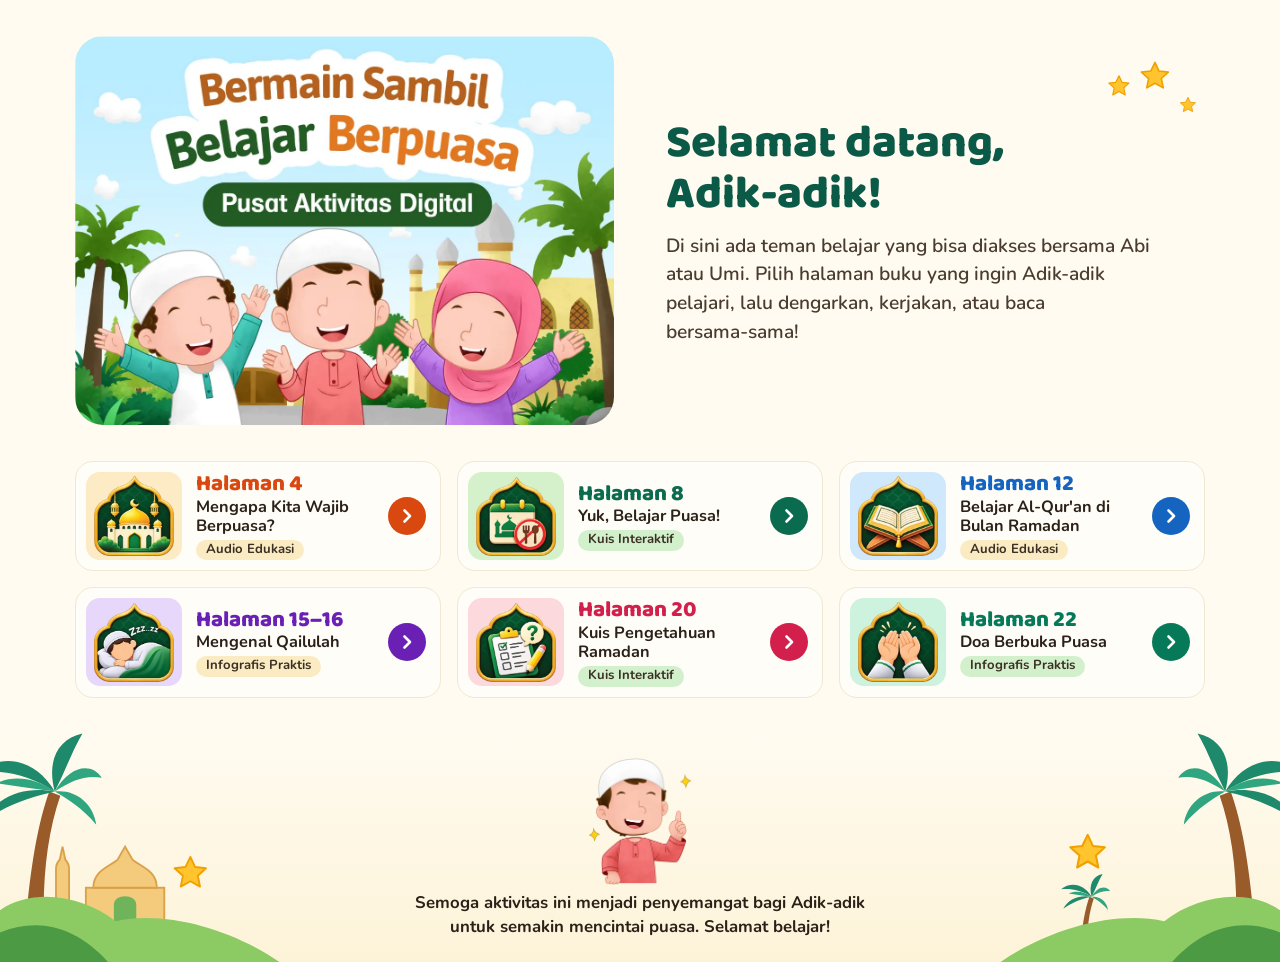
==== index.html @ 9d2adeb8 "update halaman utama jadi index" ====
<!doctype html>
<html lang="id">
<head>
<meta charset="utf-8">
<meta name="viewport" content="width=device-width, initial-scale=1, viewport-fit=cover">
<title>Pusat Aktivitas Digital | Bermain Sambil Belajar Berpuasa</title>
<meta name="description" content="Pusat aktivitas digital pendamping buku Bermain Sambil Belajar Berpuasa: audio, kuis, dan infografis untuk Adik-adik.">
<meta name="theme-color" content="#CFE9F5">
<meta property="og:type" content="website">
<meta property="og:locale" content="id_ID">
<meta property="og:title" content="Pusat Aktivitas Digital | Bermain Sambil Belajar Berpuasa">
<meta property="og:description" content="Pusat aktivitas digital pendamping buku Bermain Sambil Belajar Berpuasa: audio, kuis, dan infografis untuk Adik-adik.">
<link rel="icon" href="data:image/svg+xml,%3Csvg xmlns='http://www.w3.org/2000/svg' viewBox='0 0 24 24'%3E%3Cpath d='M12 1.8l3 6.5 7 .8-5.2 4.8 1.4 7-6.2-3.5-6.2 3.5 1.4-7L1.8 9.1l7-.8z' fill='%23FFC42E' stroke='%23F0A000' stroke-width='1.2' stroke-linejoin='round'/%3E%3C/svg%3E">
<link rel="preconnect" href="https://fonts.googleapis.com">
<link rel="preconnect" href="https://fonts.gstatic.com" crossorigin>
<link href="https://fonts.googleapis.com/css2?family=Baloo+2:wght@700;800&family=Nunito:wght@600;700;800&display=swap" rel="stylesheet">
<style>
  :root {
    --cream: #FFFBF0;
    --card: #FFFDF8;
    --ink: #2B2118;
    --ink-soft: #4A3D30;
    --green-deep: #0B5A47;
    --line: #F1E8D3;
    --display: "Baloo 2", "Trebuchet MS", system-ui, sans-serif;
    --body: "Nunito", "Segoe UI", system-ui, sans-serif;
  }

  * { box-sizing: border-box; }

  html { -webkit-text-size-adjust: 100%; }

  body {
    margin: 0;
    background: var(--cream);
    color: var(--ink);
    font-family: var(--body);
    font-weight: 600;
    line-height: 1.4;
  }

  .app {
    position: relative;
    width: 100%;
    min-height: 100vh;
    min-height: 100dvh;
    overflow: hidden;
    background: var(--cream);
  }

  .sr-only {
    position: absolute;
    width: 1px;
    height: 1px;
    margin: -1px;
    overflow: hidden;
    clip-path: inset(50%);
    white-space: nowrap;
  }

  /* Ilustrasi utama */
  .hero { display: block; }

  .hero img {
    display: block;
    width: 100%;
    height: auto;
    aspect-ratio: 1200 / 866;
    object-fit: cover;
  }


  /* Pesan sambutan */
  .welcome {
    position: relative;
    z-index: 1;
    margin-top: -3px;
    padding: 0 40px 18px;
    background: var(--cream);
    text-align: center;
  }

  .cloud-edge {
    position: absolute;
    top: -20px;
    left: 0;
    display: block;
    width: 100%;
    height: 22px;
    color: var(--cream);
  }

  .welcome h2 {
    margin: 0 0 4px;
    padding-top: 4px;
    color: var(--green-deep);
    font-family: var(--display);
    font-size: clamp(1.45rem, 6.2vw, 1.75rem);
    font-weight: 800;
    line-height: 1.15;
  }

  .welcome p {
    margin: 0 auto;
    max-width: 34ch;
    color: var(--ink-soft);
    font-size: 0.95rem;
    line-height: 1.38;
  }

  .welcome .star { position: absolute; }
  .welcome .star-a { left: 11px; top: 62px; width: 24px; }
  .welcome .star-b { right: 10px; top: 58px; width: 26px; }
  .welcome .star-c { right: 22px; top: 96px; width: 17px; }

  .nowrap { white-space: nowrap; }

  /* Daftar halaman buku */
  .pages {
    position: relative;
    z-index: 1;
    display: grid;
    gap: 9px;
    margin: 0;
    padding: 0 14px 12px;
    list-style: none;
  }

  .page-link {
    display: grid;
    grid-template-columns: 88px minmax(0, 1fr) 38px;
    gap: 14px;
    align-items: center;
    min-height: 92px;
    padding: 7px 12px 7px 8px;
    border: 1px solid var(--line);
    border-radius: 18px;
    background: var(--card);
    color: inherit;
    text-decoration: none;
    transition: transform 120ms ease, border-color 120ms ease;
  }

  .page-link:hover { border-color: var(--accent); }
  .page-link:active { transform: scale(0.98); }

  .page-link:focus-visible {
    outline: 3px solid var(--accent);
    outline-offset: 2px;
  }

  .tile {
    display: grid;
    place-items: center;
    width: 88px;
    height: 76px;
    border-radius: 14px;
    background: var(--tile);
  }

  .tile img { display: block; width: 70px; height: 70px; object-fit: contain; }

  .page-info { min-width: 0; }

  .page-number {
    display: block;
    color: var(--accent);
    font-family: var(--display);
    font-size: 1.28rem;
    font-weight: 800;
    line-height: 1.1;
  }

  .page-title {
    display: block;
    margin-top: 1px;
    color: var(--ink);
    font-size: 0.96rem;
    font-weight: 700;
    line-height: 1.16;
  }

  .chip {
    display: inline-block;
    margin-top: 4px;
    padding: 1px 10px 2px;
    border-radius: 999px;
    background: var(--chip);
    color: #3B3024;
    font-size: 0.78rem;
    font-weight: 700;
    line-height: 1.35;
  }

  .chip-sand { --chip: #FBEBC3; }
  .chip-mint { --chip: #D3F0CC; }

  .go {
    display: grid;
    place-items: center;
    width: 34px;
    height: 34px;
    justify-self: end;
    border-radius: 50%;
    background: var(--accent);
    color: #fff;
  }

  .go svg { width: 16px; height: 16px; }

  .p-orange { --accent: #D9480F; --tile: #FCEBC4; }
  .p-green  { --accent: #0B6B4F; --tile: #D5F1CB; }
  .p-blue   { --accent: #1565C0; --tile: #CFE8FB; }
  .p-purple { --accent: #6A1FB5; --tile: #E7D8FB; }
  .p-pink   { --accent: #D21F4C; --tile: #FCD9DD; }
  .p-mint   { --accent: #067A58; --tile: #CDF2DD; }

  /* Pesan penutup */
  .closing {
    position: relative;
    padding: 16px 58px 82px;
    background: linear-gradient(#FFFBF0, #FDF3D8);
    text-align: center;
  }

  .closing-kid {
    position: relative;
    z-index: 1;
    display: block;
    width: 104px;
    height: auto;
    margin: 0 auto 6px;
  }

  .closing p {
    position: relative;
    z-index: 1;
    margin: 0;
    color: var(--ink);
    font-size: 0.86rem;
    font-weight: 700;
    line-height: 1.32;
  }

  .scene {
    position: absolute;
    bottom: 0;
    display: block;
    width: 150px;
    height: 132px;
  }

  .scene-left { left: 0; }
  .scene-right { right: 0; }

  /* Tablet dan desktop */
  @media (min-width: 720px) {
    .app {
      display: grid;
      grid-template-columns:
        minmax(24px, 1fr)
        minmax(0, 580px)
        minmax(0, 580px)
        minmax(24px, 1fr);
      grid-template-rows: auto auto 1fr;
      column-gap: clamp(24px, 4vw, 56px);
      row-gap: clamp(24px, 3vw, 36px);
      padding-top: clamp(24px, 3vw, 36px);
    }

    .hero { grid-column: 2; grid-row: 1; }

    .hero img { border-radius: 28px; }

    .welcome {
      grid-column: 3;
      grid-row: 1;
      align-self: center;
      margin-top: 0;
      padding: 24px 0;
      background: none;
      text-align: left;
    }

    .cloud-edge { display: none; }

    .welcome h2 {
      margin-bottom: 12px;
      font-size: clamp(2rem, 3.6vw, 3rem);
      line-height: 1.1;
    }

    .welcome p {
      margin: 0;
      max-width: 42ch;
      font-size: clamp(1rem, 1.5vw, 1.2rem);
      line-height: 1.5;
    }

    .welcome .star-a { left: auto; right: 74px; top: -16px; width: 24px; }
    .welcome .star-b { right: 34px; top: -30px; width: 32px; }
    .welcome .star-c { right: 8px; top: 6px; width: 18px; }

    .pages {
      grid-column: 2 / 4;
      grid-row: 2;
      grid-template-columns: repeat(2, minmax(0, 1fr));
      grid-auto-rows: 1fr;
      gap: 16px;
      padding: 0;
    }

    .page-link {
      height: 100%;
      grid-template-columns: 96px minmax(0, 1fr) 38px;
      padding: 10px 14px 10px 10px;
    }

    .tile { width: 96px; height: 88px; }
    .tile img { width: 80px; height: 80px; }
    .page-number { font-size: 1.4rem; }
    .page-title { font-size: 1.02rem; }
    .chip { font-size: 0.82rem; }
    .go { width: 38px; height: 38px; }

    .closing {
      grid-column: 1 / -1;
      grid-row: 3;
      display: grid;
      place-items: center;
      align-self: end;
      min-height: clamp(150px, 17vw, 240px);
      padding: 24px clamp(170px, 24vw, 340px);
    }

    .closing p { max-width: 46ch; font-size: 1.05rem; line-height: 1.4; }

    .scene {
      width: clamp(170px, 22vw, 280px);
      height: auto;
      aspect-ratio: 150 / 132;
    }
  }

  @media (min-width: 720px) and (max-width: 899px) {
    .welcome .star-a { display: none; }
    .welcome .star-b { right: 26px; top: 0; width: 26px; }
    .welcome .star-c { right: 4px; top: 30px; width: 16px; }
  }

  @media (min-width: 1080px) {
    .pages { grid-template-columns: repeat(3, minmax(0, 1fr)); }
  }

  @media (max-width: 359px) {
    .welcome { padding-inline: 32px; }
    .page-link { grid-template-columns: 72px minmax(0, 1fr) 34px; gap: 10px; }
    .tile { width: 72px; height: 68px; }
    .tile img { width: 60px; height: 60px; }
    .welcome .star-a, .welcome .star-b { width: 19px; }
    .welcome .star-a { left: 7px; }
    .welcome .star-b { right: 7px; }
    .welcome .star-c { display: none; }
    .closing { padding-inline: 48px; }
    .scene { width: 120px; height: 106px; }
  }

  @media (prefers-reduced-motion: reduce) {
    .page-link { transition: none; }
    .page-link:active { transform: none; }
  }
</style>
</head>
<body>

<svg width="0" height="0" style="position:absolute" aria-hidden="true">
  <defs>
    <symbol id="star" viewBox="0 0 24 24">
      <path d="M12 1.8l3 6.5 7 .8-5.2 4.8 1.4 7-6.2-3.5-6.2 3.5 1.4-7L1.8 9.100l7-.8z" fill="#FFC42E" stroke="#F0A000" stroke-width="1.2" stroke-linejoin="round"/>
    </symbol>
    <symbol id="chevron" viewBox="0 0 16 16">
      <path d="M5.5 2.500L11 8l-5.5 5.5" fill="none" stroke="currentColor" stroke-width="2.6" stroke-linecap="round" stroke-linejoin="round"/>
    </symbol>
    <symbol id="palm" viewBox="0 0 100 130">
      <path d="M44 128 C47 96 52 66 60 44 L68 47 C60 70 56 98 56 128 Z" fill="#9A5B2A"/>
      <g fill="#1F8A6B">
        <path d="M64 44 C50 20 26 16 8 30 C26 28 46 32 64 44Z"/>
        <path d="M64 44 C44 40 22 46 12 66 C28 54 46 48 64 44Z"/>
        <path d="M64 44 C58 22 66 6 84 2 C76 16 72 28 64 44Z"/>
      </g>
      <g fill="#2FA67F">
        <path d="M64 44 C74 26 90 22 98 34 C86 32 76 36 64 44Z"/>
        <path d="M64 44 C78 42 92 52 94 68 C84 56 74 50 64 44Z"/>
        <path d="M64 44 C50 34 34 32 22 38 C36 40 50 42 64 44Z"/>
      </g>
    </symbol>
  </defs>
</svg>

<main class="app">

  <header class="hero">
    <h1 class="sr-only">Bermain Sambil Belajar Berpuasa: Pusat Aktivitas Digital</h1>
    <img src="gambar/sampul.webp" width="1200" height="866" alt="Tiga anak bersorak gembira di depan masjid, dengan judul Bermain Sambil Belajar Berpuasa dan label Pusat Aktivitas Digital.">
  </header>

  <section class="welcome" aria-labelledby="sambutan">
    <svg class="cloud-edge" viewBox="0 0 480 22" preserveAspectRatio="none" aria-hidden="true">
      <path fill="currentColor" d="M0 22V16C14 4 34 4 48 12C60 0 88 0 102 10C112 8 124 8 132 8H348C356 8 368 8 378 10C392 0 420 0 432 12C446 4 466 4 480 16V22Z"/>
    </svg>
    <svg class="star star-a" viewBox="0 0 24 24" aria-hidden="true"><use href="#star"/></svg>
    <svg class="star star-b" viewBox="0 0 24 24" aria-hidden="true"><use href="#star"/></svg>
    <svg class="star star-c" viewBox="0 0 24 24" aria-hidden="true"><use href="#star"/></svg>
    <h2 id="sambutan">Selamat datang, <span class="nowrap">Adik-adik!</span></h2>
    <p>Di sini ada teman belajar yang bisa diakses bersama Abi atau Umi. Pilih halaman buku yang ingin Adik-adik pelajari, lalu dengarkan, kerjakan, atau baca <span class="nowrap">bersama-sama!</span></p>
  </section>

  <ul class="pages">

    <li class="p-orange">
      <a class="page-link" href="halaman-4.html">
        <span class="tile"><img src="gambar/ikon-halaman-4.webp" width="240" height="240" alt=""></span>
        <span class="page-info">
          <span class="page-number">Halaman 4</span>
          <span class="page-title">Mengapa Kita Wajib Berpuasa?</span>
          <span class="chip chip-sand">Audio Edukasi</span>
        </span>
        <span class="go" aria-hidden="true"><svg viewBox="0 0 16 16"><use href="#chevron"/></svg></span>
      </a>
    </li>

    <li class="p-green">
      <a class="page-link" href="halaman-8.html">
        <span class="tile"><img src="gambar/ikon-halaman-8.webp" width="240" height="240" alt=""></span>
        <span class="page-info">
          <span class="page-number">Halaman 8</span>
          <span class="page-title">Yuk, Belajar Puasa!</span>
          <span class="chip chip-mint">Kuis Interaktif</span>
        </span>
        <span class="go" aria-hidden="true"><svg viewBox="0 0 16 16"><use href="#chevron"/></svg></span>
      </a>
    </li>

    <li class="p-blue">
      <a class="page-link" href="halaman-12.html">
        <span class="tile"><img src="gambar/ikon-halaman-12.webp" width="240" height="240" alt=""></span>
        <span class="page-info">
          <span class="page-number">Halaman 12</span>
          <span class="page-title">Belajar Al-Qur'an di Bulan Ramadan</span>
          <span class="chip chip-sand">Audio Edukasi</span>
        </span>
        <span class="go" aria-hidden="true"><svg viewBox="0 0 16 16"><use href="#chevron"/></svg></span>
      </a>
    </li>

    <li class="p-purple">
      <a class="page-link" href="halaman-15-16.html">
        <span class="tile"><img src="gambar/ikon-halaman-15-16.webp" width="240" height="240" alt=""></span>
        <span class="page-info">
          <span class="page-number nowrap">Halaman 15&ndash;16</span>
          <span class="page-title">Mengenal Qailulah</span>
          <span class="chip chip-sand">Infografis Praktis</span>
        </span>
        <span class="go" aria-hidden="true"><svg viewBox="0 0 16 16"><use href="#chevron"/></svg></span>
      </a>
    </li>

    <li class="p-pink">
      <a class="page-link" href="halaman-20.html">
        <span class="tile"><img src="gambar/ikon-halaman-20.webp" width="240" height="240" alt=""></span>
        <span class="page-info">
          <span class="page-number">Halaman 20</span>
          <span class="page-title">Kuis Pengetahuan Ramadan</span>
          <span class="chip chip-mint">Kuis Interaktif</span>
        </span>
        <span class="go" aria-hidden="true"><svg viewBox="0 0 16 16"><use href="#chevron"/></svg></span>
      </a>
    </li>

    <li class="p-mint">
      <a class="page-link" href="halaman-22.html">
        <span class="tile"><img src="gambar/ikon-halaman-22.webp" width="240" height="240" alt=""></span>
        <span class="page-info">
          <span class="page-number">Halaman 22</span>
          <span class="page-title">Doa Berbuka Puasa</span>
          <span class="chip chip-mint">Infografis Praktis</span>
        </span>
        <span class="go" aria-hidden="true"><svg viewBox="0 0 16 16"><use href="#chevron"/></svg></span>
      </a>
    </li>

  </ul>

  <footer class="closing">
    <svg class="scene scene-left" viewBox="0 0 150 132" aria-hidden="true">
      <use href="#palm" x="-18" y="6" width="74" height="100"/>
      <g fill="#F4CB7D" stroke="#D9A24A" stroke-width="1">
        <path d="M30 108V82c0-2 1-4 2-5l1.5-7 1.5 7c1 1 2 3 2 5v26z"/>
        <rect x="46" y="92" width="42" height="18"/>
        <path d="M50 92c0-9 8-11 13-15l4-7 4 7c5 4 13 6 13 15z"/>
      </g>
      <path d="M61 110v-9c0-6 12-6 12 0v9z" fill="#6FB35A"/>
      <path d="M0 132V104c18-12 44-8 62 6 26-6 62 4 88 22z" fill="#8CCB63"/>
      <path d="M0 132v-16c20-8 40-4 58 16z" fill="#4C9A44"/>
      <use href="#star" x="92" y="74" width="20" height="20"/>
    </svg>
    <svg class="scene scene-right" viewBox="0 0 150 132" aria-hidden="true">
      <g transform="translate(150 0) scale(-1 1)"><use href="#palm" x="-18" y="6" width="74" height="100"/></g>
      <use href="#palm" x="30" y="84" width="30" height="38"/>
      <path d="M150 132V104c-18-12-44-8-62 6-26-6-62 4-88 22z" fill="#8CCB63"/>
      <path d="M150 132v-16c-20-8-40-4-58 16z" fill="#4C9A44"/>
      <use href="#star" x="36" y="62" width="22" height="22"/>
    </svg>
    <img class="closing-kid" src="assets/maskot.webp" width="420" height="515" alt="">
    <p>Semoga aktivitas ini menjadi penyemangat bagi <span class="nowrap">Adik-adik</span> untuk semakin mencintai puasa. Selamat belajar!</p>
  </footer>

</main>

</body>
</html>
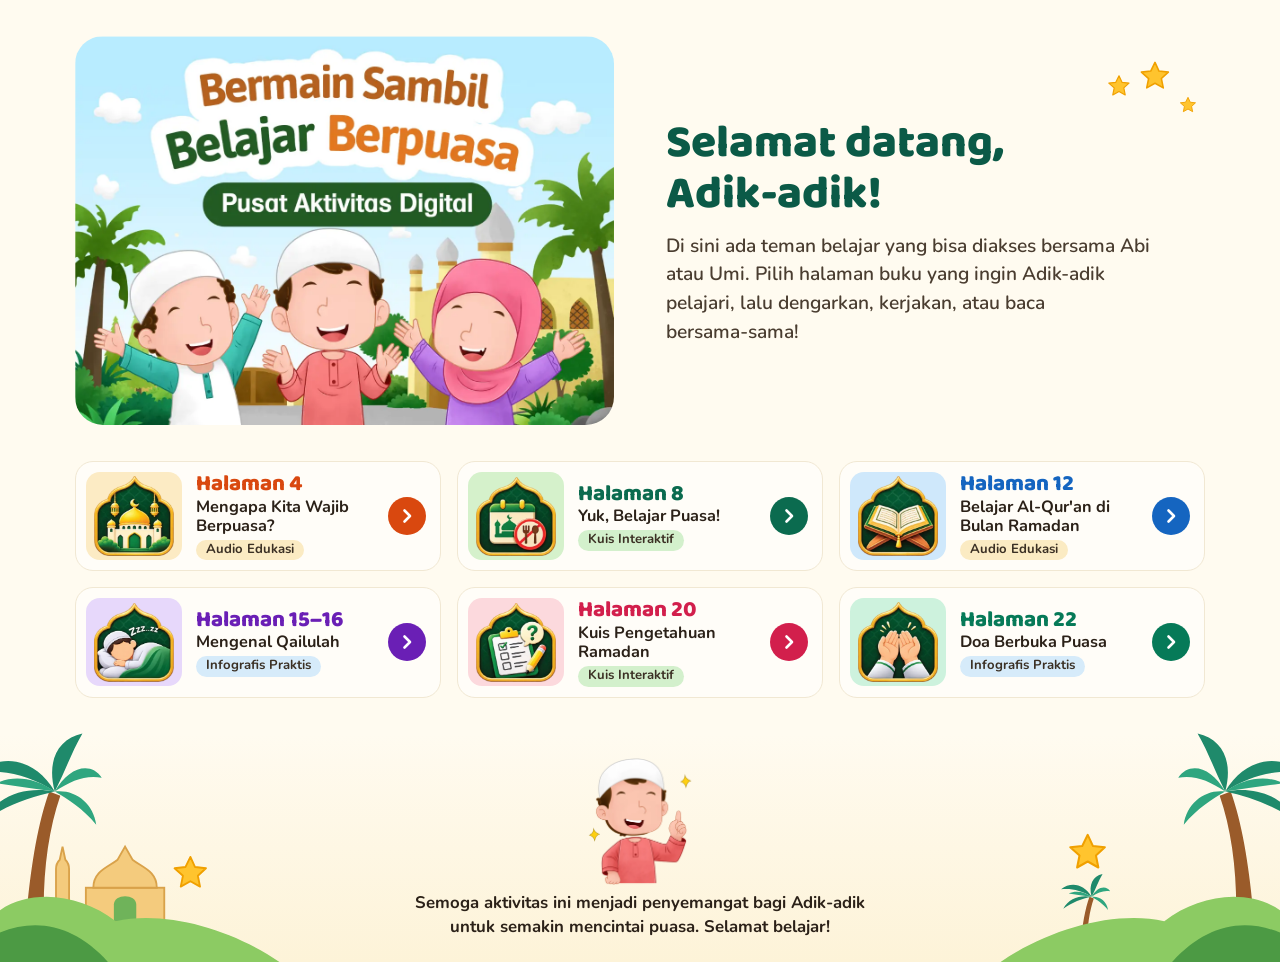
==== commit 9fc915a4: "update halaman 8 halaman 1516 halaman 20 dan file index, lalu ativitas, isi kuisnya juga sudah berub" ====
--- a/index.html
+++ b/index.html
@@ -1,521 +1,788 @@
 <!doctype html>
 <html lang="id">
-<head>
-<meta charset="utf-8">
-<meta name="viewport" content="width=device-width, initial-scale=1, viewport-fit=cover">
-<title>Pusat Aktivitas Digital | Bermain Sambil Belajar Berpuasa</title>
-<meta name="description" content="Pusat aktivitas digital pendamping buku Bermain Sambil Belajar Berpuasa: audio, kuis, dan infografis untuk Adik-adik.">
-<meta name="theme-color" content="#CFE9F5">
-<meta property="og:type" content="website">
-<meta property="og:locale" content="id_ID">
-<meta property="og:title" content="Pusat Aktivitas Digital | Bermain Sambil Belajar Berpuasa">
-<meta property="og:description" content="Pusat aktivitas digital pendamping buku Bermain Sambil Belajar Berpuasa: audio, kuis, dan infografis untuk Adik-adik.">
-<link rel="icon" href="data:image/svg+xml,%3Csvg xmlns='http://www.w3.org/2000/svg' viewBox='0 0 24 24'%3E%3Cpath d='M12 1.8l3 6.5 7 .8-5.2 4.8 1.4 7-6.2-3.5-6.2 3.5 1.4-7L1.8 9.1l7-.8z' fill='%23FFC42E' stroke='%23F0A000' stroke-width='1.2' stroke-linejoin='round'/%3E%3C/svg%3E">
-<link rel="preconnect" href="https://fonts.googleapis.com">
-<link rel="preconnect" href="https://fonts.gstatic.com" crossorigin>
-<link href="https://fonts.googleapis.com/css2?family=Baloo+2:wght@700;800&family=Nunito:wght@600;700;800&display=swap" rel="stylesheet">
-<style>
-  :root {
-    --cream: #FFFBF0;
-    --card: #FFFDF8;
-    --ink: #2B2118;
-    --ink-soft: #4A3D30;
-    --green-deep: #0B5A47;
-    --line: #F1E8D3;
-    --display: "Baloo 2", "Trebuchet MS", system-ui, sans-serif;
-    --body: "Nunito", "Segoe UI", system-ui, sans-serif;
-  }
-
-  * { box-sizing: border-box; }
-
-  html { -webkit-text-size-adjust: 100%; }
-
-  body {
-    margin: 0;
-    background: var(--cream);
-    color: var(--ink);
-    font-family: var(--body);
-    font-weight: 600;
-    line-height: 1.4;
-  }
-
-  .app {
-    position: relative;
-    width: 100%;
-    min-height: 100vh;
-    min-height: 100dvh;
-    overflow: hidden;
-    background: var(--cream);
-  }
-
-  .sr-only {
-    position: absolute;
-    width: 1px;
-    height: 1px;
-    margin: -1px;
-    overflow: hidden;
-    clip-path: inset(50%);
-    white-space: nowrap;
-  }
-
-  /* Ilustrasi utama */
-  .hero { display: block; }
-
-  .hero img {
-    display: block;
-    width: 100%;
-    height: auto;
-    aspect-ratio: 1200 / 866;
-    object-fit: cover;
-  }
-
-
-  /* Pesan sambutan */
-  .welcome {
-    position: relative;
-    z-index: 1;
-    margin-top: -3px;
-    padding: 0 40px 18px;
-    background: var(--cream);
-    text-align: center;
-  }
-
-  .cloud-edge {
-    position: absolute;
-    top: -20px;
-    left: 0;
-    display: block;
-    width: 100%;
-    height: 22px;
-    color: var(--cream);
-  }
-
-  .welcome h2 {
-    margin: 0 0 4px;
-    padding-top: 4px;
-    color: var(--green-deep);
-    font-family: var(--display);
-    font-size: clamp(1.45rem, 6.2vw, 1.75rem);
-    font-weight: 800;
-    line-height: 1.15;
-  }
-
-  .welcome p {
-    margin: 0 auto;
-    max-width: 34ch;
-    color: var(--ink-soft);
-    font-size: 0.95rem;
-    line-height: 1.38;
-  }
-
-  .welcome .star { position: absolute; }
-  .welcome .star-a { left: 11px; top: 62px; width: 24px; }
-  .welcome .star-b { right: 10px; top: 58px; width: 26px; }
-  .welcome .star-c { right: 22px; top: 96px; width: 17px; }
-
-  .nowrap { white-space: nowrap; }
-
-  /* Daftar halaman buku */
-  .pages {
-    position: relative;
-    z-index: 1;
-    display: grid;
-    gap: 9px;
-    margin: 0;
-    padding: 0 14px 12px;
-    list-style: none;
-  }
-
-  .page-link {
-    display: grid;
-    grid-template-columns: 88px minmax(0, 1fr) 38px;
-    gap: 14px;
-    align-items: center;
-    min-height: 92px;
-    padding: 7px 12px 7px 8px;
-    border: 1px solid var(--line);
-    border-radius: 18px;
-    background: var(--card);
-    color: inherit;
-    text-decoration: none;
-    transition: transform 120ms ease, border-color 120ms ease;
-  }
-
-  .page-link:hover { border-color: var(--accent); }
-  .page-link:active { transform: scale(0.98); }
-
-  .page-link:focus-visible {
-    outline: 3px solid var(--accent);
-    outline-offset: 2px;
-  }
-
-  .tile {
-    display: grid;
-    place-items: center;
-    width: 88px;
-    height: 76px;
-    border-radius: 14px;
-    background: var(--tile);
-  }
-
-  .tile img { display: block; width: 70px; height: 70px; object-fit: contain; }
-
-  .page-info { min-width: 0; }
-
-  .page-number {
-    display: block;
-    color: var(--accent);
-    font-family: var(--display);
-    font-size: 1.28rem;
-    font-weight: 800;
-    line-height: 1.1;
-  }
-
-  .page-title {
-    display: block;
-    margin-top: 1px;
-    color: var(--ink);
-    font-size: 0.96rem;
-    font-weight: 700;
-    line-height: 1.16;
-  }
-
-  .chip {
-    display: inline-block;
-    margin-top: 4px;
-    padding: 1px 10px 2px;
-    border-radius: 999px;
-    background: var(--chip);
-    color: #3B3024;
-    font-size: 0.78rem;
-    font-weight: 700;
-    line-height: 1.35;
-  }
-
-  .chip-sand { --chip: #FBEBC3; }
-  .chip-mint { --chip: #D3F0CC; }
-
-  .go {
-    display: grid;
-    place-items: center;
-    width: 34px;
-    height: 34px;
-    justify-self: end;
-    border-radius: 50%;
-    background: var(--accent);
-    color: #fff;
-  }
-
-  .go svg { width: 16px; height: 16px; }
-
-  .p-orange { --accent: #D9480F; --tile: #FCEBC4; }
-  .p-green  { --accent: #0B6B4F; --tile: #D5F1CB; }
-  .p-blue   { --accent: #1565C0; --tile: #CFE8FB; }
-  .p-purple { --accent: #6A1FB5; --tile: #E7D8FB; }
-  .p-pink   { --accent: #D21F4C; --tile: #FCD9DD; }
-  .p-mint   { --accent: #067A58; --tile: #CDF2DD; }
-
-  /* Pesan penutup */
-  .closing {
-    position: relative;
-    padding: 16px 58px 82px;
-    background: linear-gradient(#FFFBF0, #FDF3D8);
-    text-align: center;
-  }
-
-  .closing-kid {
-    position: relative;
-    z-index: 1;
-    display: block;
-    width: 104px;
-    height: auto;
-    margin: 0 auto 6px;
-  }
-
-  .closing p {
-    position: relative;
-    z-index: 1;
-    margin: 0;
-    color: var(--ink);
-    font-size: 0.86rem;
-    font-weight: 700;
-    line-height: 1.32;
-  }
-
-  .scene {
-    position: absolute;
-    bottom: 0;
-    display: block;
-    width: 150px;
-    height: 132px;
-  }
-
-  .scene-left { left: 0; }
-  .scene-right { right: 0; }
-
-  /* Tablet dan desktop */
-  @media (min-width: 720px) {
-    .app {
-      display: grid;
-      grid-template-columns:
-        minmax(24px, 1fr)
-        minmax(0, 580px)
-        minmax(0, 580px)
-        minmax(24px, 1fr);
-      grid-template-rows: auto auto 1fr;
-      column-gap: clamp(24px, 4vw, 56px);
-      row-gap: clamp(24px, 3vw, 36px);
-      padding-top: clamp(24px, 3vw, 36px);
-    }
-
-    .hero { grid-column: 2; grid-row: 1; }
-
-    .hero img { border-radius: 28px; }
-
-    .welcome {
-      grid-column: 3;
-      grid-row: 1;
-      align-self: center;
-      margin-top: 0;
-      padding: 24px 0;
-      background: none;
-      text-align: left;
-    }
-
-    .cloud-edge { display: none; }
-
-    .welcome h2 {
-      margin-bottom: 12px;
-      font-size: clamp(2rem, 3.6vw, 3rem);
-      line-height: 1.1;
-    }
-
-    .welcome p {
-      margin: 0;
-      max-width: 42ch;
-      font-size: clamp(1rem, 1.5vw, 1.2rem);
-      line-height: 1.5;
-    }
-
-    .welcome .star-a { left: auto; right: 74px; top: -16px; width: 24px; }
-    .welcome .star-b { right: 34px; top: -30px; width: 32px; }
-    .welcome .star-c { right: 8px; top: 6px; width: 18px; }
-
-    .pages {
-      grid-column: 2 / 4;
-      grid-row: 2;
-      grid-template-columns: repeat(2, minmax(0, 1fr));
-      grid-auto-rows: 1fr;
-      gap: 16px;
-      padding: 0;
-    }
-
-    .page-link {
-      height: 100%;
-      grid-template-columns: 96px minmax(0, 1fr) 38px;
-      padding: 10px 14px 10px 10px;
-    }
-
-    .tile { width: 96px; height: 88px; }
-    .tile img { width: 80px; height: 80px; }
-    .page-number { font-size: 1.4rem; }
-    .page-title { font-size: 1.02rem; }
-    .chip { font-size: 0.82rem; }
-    .go { width: 38px; height: 38px; }
-
-    .closing {
-      grid-column: 1 / -1;
-      grid-row: 3;
-      display: grid;
-      place-items: center;
-      align-self: end;
-      min-height: clamp(150px, 17vw, 240px);
-      padding: 24px clamp(170px, 24vw, 340px);
-    }
-
-    .closing p { max-width: 46ch; font-size: 1.05rem; line-height: 1.4; }
-
-    .scene {
-      width: clamp(170px, 22vw, 280px);
-      height: auto;
-      aspect-ratio: 150 / 132;
-    }
-  }
-
-  @media (min-width: 720px) and (max-width: 899px) {
-    .welcome .star-a { display: none; }
-    .welcome .star-b { right: 26px; top: 0; width: 26px; }
-    .welcome .star-c { right: 4px; top: 30px; width: 16px; }
-  }
-
-  @media (min-width: 1080px) {
-    .pages { grid-template-columns: repeat(3, minmax(0, 1fr)); }
-  }
-
-  @media (max-width: 359px) {
-    .welcome { padding-inline: 32px; }
-    .page-link { grid-template-columns: 72px minmax(0, 1fr) 34px; gap: 10px; }
-    .tile { width: 72px; height: 68px; }
-    .tile img { width: 60px; height: 60px; }
-    .welcome .star-a, .welcome .star-b { width: 19px; }
-    .welcome .star-a { left: 7px; }
-    .welcome .star-b { right: 7px; }
-    .welcome .star-c { display: none; }
-    .closing { padding-inline: 48px; }
-    .scene { width: 120px; height: 106px; }
-  }
-
-  @media (prefers-reduced-motion: reduce) {
-    .page-link { transition: none; }
-    .page-link:active { transform: none; }
-  }
-</style>
-</head>
-<body>
-
-<svg width="0" height="0" style="position:absolute" aria-hidden="true">
-  <defs>
-    <symbol id="star" viewBox="0 0 24 24">
-      <path d="M12 1.8l3 6.5 7 .8-5.2 4.8 1.4 7-6.2-3.5-6.2 3.5 1.4-7L1.8 9.100l7-.8z" fill="#FFC42E" stroke="#F0A000" stroke-width="1.2" stroke-linejoin="round"/>
-    </symbol>
-    <symbol id="chevron" viewBox="0 0 16 16">
-      <path d="M5.5 2.500L11 8l-5.5 5.5" fill="none" stroke="currentColor" stroke-width="2.6" stroke-linecap="round" stroke-linejoin="round"/>
-    </symbol>
-    <symbol id="palm" viewBox="0 0 100 130">
-      <path d="M44 128 C47 96 52 66 60 44 L68 47 C60 70 56 98 56 128 Z" fill="#9A5B2A"/>
-      <g fill="#1F8A6B">
-        <path d="M64 44 C50 20 26 16 8 30 C26 28 46 32 64 44Z"/>
-        <path d="M64 44 C44 40 22 46 12 66 C28 54 46 48 64 44Z"/>
-        <path d="M64 44 C58 22 66 6 84 2 C76 16 72 28 64 44Z"/>
-      </g>
-      <g fill="#2FA67F">
-        <path d="M64 44 C74 26 90 22 98 34 C86 32 76 36 64 44Z"/>
-        <path d="M64 44 C78 42 92 52 94 68 C84 56 74 50 64 44Z"/>
-        <path d="M64 44 C50 34 34 32 22 38 C36 40 50 42 64 44Z"/>
-      </g>
-    </symbol>
-  </defs>
-</svg>
-
-<main class="app">
-
-  <header class="hero">
-    <h1 class="sr-only">Bermain Sambil Belajar Berpuasa: Pusat Aktivitas Digital</h1>
-    <img src="gambar/sampul.webp" width="1200" height="866" alt="Tiga anak bersorak gembira di depan masjid, dengan judul Bermain Sambil Belajar Berpuasa dan label Pusat Aktivitas Digital.">
-  </header>
-
-  <section class="welcome" aria-labelledby="sambutan">
-    <svg class="cloud-edge" viewBox="0 0 480 22" preserveAspectRatio="none" aria-hidden="true">
-      <path fill="currentColor" d="M0 22V16C14 4 34 4 48 12C60 0 88 0 102 10C112 8 124 8 132 8H348C356 8 368 8 378 10C392 0 420 0 432 12C446 4 466 4 480 16V22Z"/>
+  <head>
+    <meta charset="utf-8" />
+    <meta
+      name="viewport"
+      content="width=device-width, initial-scale=1, viewport-fit=cover"
+    />
+    <title>Pusat Aktivitas Digital | Bermain Sambil Belajar Berpuasa</title>
+    <meta
+      name="description"
+      content="Pusat aktivitas digital pendamping buku Bermain Sambil Belajar Berpuasa: audio, kuis, dan infografis untuk Adik-adik."
+    />
+    <meta name="theme-color" content="#CFE9F5" />
+    <meta property="og:type" content="website" />
+    <meta property="og:locale" content="id_ID" />
+    <meta
+      property="og:title"
+      content="Pusat Aktivitas Digital | Bermain Sambil Belajar Berpuasa"
+    />
+    <meta
+      property="og:description"
+      content="Pusat aktivitas digital pendamping buku Bermain Sambil Belajar Berpuasa: audio, kuis, dan infografis untuk Adik-adik."
+    />
+    <link
+      rel="icon"
+      href="data:image/svg+xml,%3Csvg xmlns='http://www.w3.org/2000/svg' viewBox='0 0 24 24'%3E%3Cpath d='M12 1.8l3 6.5 7 .8-5.2 4.8 1.4 7-6.2-3.5-6.2 3.5 1.4-7L1.8 9.1l7-.8z' fill='%23FFC42E' stroke='%23F0A000' stroke-width='1.2' stroke-linejoin='round'/%3E%3C/svg%3E"
+    />
+    <link rel="preconnect" href="https://fonts.googleapis.com" />
+    <link rel="preconnect" href="https://fonts.gstatic.com" crossorigin />
+    <link
+      href="https://fonts.googleapis.com/css2?family=Baloo+2:wght@700;800&family=Nunito:wght@600;700;800&display=swap"
+      rel="stylesheet"
+    />
+    <style>
+      :root {
+        --cream: #fffbf0;
+        --card: #fffdf8;
+        --ink: #2b2118;
+        --ink-soft: #4a3d30;
+        --green-deep: #0b5a47;
+        --line: #f1e8d3;
+        --display: "Baloo 2", "Trebuchet MS", system-ui, sans-serif;
+        --body: "Nunito", "Segoe UI", system-ui, sans-serif;
+      }
+
+      * {
+        box-sizing: border-box;
+      }
+
+      html {
+        -webkit-text-size-adjust: 100%;
+      }
+
+      body {
+        margin: 0;
+        background: var(--cream);
+        color: var(--ink);
+        font-family: var(--body);
+        font-weight: 600;
+        line-height: 1.4;
+      }
+
+      .app {
+        position: relative;
+        width: 100%;
+        min-height: 100vh;
+        min-height: 100dvh;
+        overflow: hidden;
+        background: var(--cream);
+      }
+
+      .sr-only {
+        position: absolute;
+        width: 1px;
+        height: 1px;
+        margin: -1px;
+        overflow: hidden;
+        clip-path: inset(50%);
+        white-space: nowrap;
+      }
+
+      /* Ilustrasi utama */
+      .hero {
+        display: block;
+      }
+
+      .hero img {
+        display: block;
+        width: 100%;
+        height: auto;
+        aspect-ratio: 1200 / 866;
+        object-fit: cover;
+      }
+
+      /* Pesan sambutan */
+      .welcome {
+        position: relative;
+        z-index: 1;
+        margin-top: -3px;
+        padding: 0 40px 18px;
+        background: var(--cream);
+        text-align: center;
+      }
+
+      .cloud-edge {
+        position: absolute;
+        top: -20px;
+        left: 0;
+        display: block;
+        width: 100%;
+        height: 22px;
+        color: var(--cream);
+      }
+
+      .welcome h2 {
+        margin: 0 0 4px;
+        padding-top: 4px;
+        color: var(--green-deep);
+        font-family: var(--display);
+        font-size: clamp(1.45rem, 6.2vw, 1.75rem);
+        font-weight: 800;
+        line-height: 1.15;
+      }
+
+      .welcome p {
+        margin: 0 auto;
+        max-width: 34ch;
+        color: var(--ink-soft);
+        font-size: 0.95rem;
+        line-height: 1.38;
+      }
+
+      .welcome .star {
+        position: absolute;
+      }
+      .welcome .star-a {
+        left: 11px;
+        top: 62px;
+        width: 24px;
+      }
+      .welcome .star-b {
+        right: 10px;
+        top: 58px;
+        width: 26px;
+      }
+      .welcome .star-c {
+        right: 22px;
+        top: 96px;
+        width: 17px;
+      }
+
+      .nowrap {
+        white-space: nowrap;
+      }
+
+      /* Daftar halaman buku */
+      .pages {
+        position: relative;
+        z-index: 1;
+        display: grid;
+        gap: 9px;
+        margin: 0;
+        padding: 0 14px 12px;
+        list-style: none;
+      }
+
+      .page-link {
+        display: grid;
+        grid-template-columns: 88px minmax(0, 1fr) 38px;
+        gap: 14px;
+        align-items: center;
+        min-height: 92px;
+        padding: 7px 12px 7px 8px;
+        border: 1px solid var(--line);
+        border-radius: 18px;
+        background: var(--card);
+        color: inherit;
+        text-decoration: none;
+        transition:
+          transform 120ms ease,
+          border-color 120ms ease;
+      }
+
+      .page-link:hover {
+        border-color: var(--accent);
+      }
+      .page-link:active {
+        transform: scale(0.98);
+      }
+
+      .page-link:focus-visible {
+        outline: 3px solid var(--accent);
+        outline-offset: 2px;
+      }
+
+      .tile {
+        display: grid;
+        place-items: center;
+        width: 88px;
+        height: 76px;
+        border-radius: 14px;
+        background: var(--tile);
+      }
+
+      .tile img {
+        display: block;
+        width: 70px;
+        height: 70px;
+        object-fit: contain;
+      }
+
+      .page-info {
+        min-width: 0;
+      }
+
+      .page-number {
+        display: block;
+        color: var(--accent);
+        font-family: var(--display);
+        font-size: 1.28rem;
+        font-weight: 800;
+        line-height: 1.1;
+      }
+
+      .page-title {
+        display: block;
+        margin-top: 1px;
+        color: var(--ink);
+        font-size: 0.96rem;
+        font-weight: 700;
+        line-height: 1.16;
+      }
+
+      .chip {
+        display: inline-block;
+        margin-top: 4px;
+        padding: 1px 10px 2px;
+        border-radius: 999px;
+        background: var(--chip);
+        color: #3b3024;
+        font-size: 0.78rem;
+        font-weight: 700;
+        line-height: 1.35;
+      }
+
+      .chip-sand {
+        --chip: #fbebc3;
+      }
+      .chip-mint {
+        --chip: #d3f0cc;
+      }
+      .chip-sky {
+        --chip: #d6ebfa;
+      }
+
+      .go {
+        display: grid;
+        place-items: center;
+        width: 34px;
+        height: 34px;
+        justify-self: end;
+        border-radius: 50%;
+        background: var(--accent);
+        color: #fff;
+      }
+
+      .go svg {
+        width: 16px;
+        height: 16px;
+      }
+
+      .p-orange {
+        --accent: #d9480f;
+        --tile: #fcebc4;
+      }
+      .p-green {
+        --accent: #0b6b4f;
+        --tile: #d5f1cb;
+      }
+      .p-blue {
+        --accent: #1565c0;
+        --tile: #cfe8fb;
+      }
+      .p-purple {
+        --accent: #6a1fb5;
+        --tile: #e7d8fb;
+      }
+      .p-pink {
+        --accent: #d21f4c;
+        --tile: #fcd9dd;
+      }
+      .p-mint {
+        --accent: #067a58;
+        --tile: #cdf2dd;
+      }
+
+      /* Pesan penutup */
+      .closing {
+        position: relative;
+        padding: 16px 58px 82px;
+        background: linear-gradient(#fffbf0, #fdf3d8);
+        text-align: center;
+      }
+
+      .closing-kid {
+        position: relative;
+        z-index: 1;
+        display: block;
+        width: 104px;
+        height: auto;
+        margin: 0 auto 6px;
+      }
+
+      .closing p {
+        position: relative;
+        z-index: 1;
+        margin: 0;
+        color: var(--ink);
+        font-size: 0.86rem;
+        font-weight: 700;
+        line-height: 1.32;
+      }
+
+      .scene {
+        position: absolute;
+        bottom: 0;
+        display: block;
+        width: 150px;
+        height: 132px;
+      }
+
+      .scene-left {
+        left: 0;
+      }
+      .scene-right {
+        right: 0;
+      }
+
+      /* Tablet dan desktop */
+      @media (min-width: 720px) {
+        .app {
+          display: grid;
+          grid-template-columns:
+            minmax(24px, 1fr)
+            minmax(0, 580px)
+            minmax(0, 580px)
+            minmax(24px, 1fr);
+          grid-template-rows: auto auto 1fr;
+          column-gap: clamp(24px, 4vw, 56px);
+          row-gap: clamp(24px, 3vw, 36px);
+          padding-top: clamp(24px, 3vw, 36px);
+        }
+
+        .hero {
+          grid-column: 2;
+          grid-row: 1;
+        }
+
+        .hero img {
+          border-radius: 28px;
+        }
+
+        .welcome {
+          grid-column: 3;
+          grid-row: 1;
+          align-self: center;
+          margin-top: 0;
+          padding: 24px 0;
+          background: none;
+          text-align: left;
+        }
+
+        .cloud-edge {
+          display: none;
+        }
+
+        .welcome h2 {
+          margin-bottom: 12px;
+          font-size: clamp(2rem, 3.6vw, 3rem);
+          line-height: 1.1;
+        }
+
+        .welcome p {
+          margin: 0;
+          max-width: 42ch;
+          font-size: clamp(1rem, 1.5vw, 1.2rem);
+          line-height: 1.5;
+        }
+
+        .welcome .star-a {
+          left: auto;
+          right: 74px;
+          top: -16px;
+          width: 24px;
+        }
+        .welcome .star-b {
+          right: 34px;
+          top: -30px;
+          width: 32px;
+        }
+        .welcome .star-c {
+          right: 8px;
+          top: 6px;
+          width: 18px;
+        }
+
+        .pages {
+          grid-column: 2 / 4;
+          grid-row: 2;
+          grid-template-columns: repeat(2, minmax(0, 1fr));
+          grid-auto-rows: 1fr;
+          gap: 16px;
+          padding: 0;
+        }
+
+        .page-link {
+          height: 100%;
+          grid-template-columns: 96px minmax(0, 1fr) 38px;
+          padding: 10px 14px 10px 10px;
+        }
+
+        .tile {
+          width: 96px;
+          height: 88px;
+        }
+        .tile img {
+          width: 80px;
+          height: 80px;
+        }
+        .page-number {
+          font-size: 1.4rem;
+        }
+        .page-title {
+          font-size: 1.02rem;
+        }
+        .chip {
+          font-size: 0.82rem;
+        }
+        .go {
+          width: 38px;
+          height: 38px;
+        }
+
+        .closing {
+          grid-column: 1 / -1;
+          grid-row: 3;
+          display: grid;
+          place-items: center;
+          align-self: end;
+          min-height: clamp(150px, 17vw, 240px);
+          padding: 24px clamp(170px, 24vw, 340px);
+        }
+
+        .closing p {
+          max-width: 46ch;
+          font-size: 1.05rem;
+          line-height: 1.4;
+        }
+
+        .scene {
+          width: clamp(170px, 22vw, 280px);
+          height: auto;
+          aspect-ratio: 150 / 132;
+        }
+      }
+
+      @media (min-width: 720px) and (max-width: 899px) {
+        .welcome .star-a {
+          display: none;
+        }
+        .welcome .star-b {
+          right: 26px;
+          top: 0;
+          width: 26px;
+        }
+        .welcome .star-c {
+          right: 4px;
+          top: 30px;
+          width: 16px;
+        }
+      }
+
+      @media (min-width: 1080px) {
+        .pages {
+          grid-template-columns: repeat(3, minmax(0, 1fr));
+        }
+      }
+
+      @media (max-width: 359px) {
+        .welcome {
+          padding-inline: 32px;
+        }
+        .page-link {
+          grid-template-columns: 72px minmax(0, 1fr) 34px;
+          gap: 10px;
+        }
+        .tile {
+          width: 72px;
+          height: 68px;
+        }
+        .tile img {
+          width: 60px;
+          height: 60px;
+        }
+        .welcome .star-a,
+        .welcome .star-b {
+          width: 19px;
+        }
+        .welcome .star-a {
+          left: 7px;
+        }
+        .welcome .star-b {
+          right: 7px;
+        }
+        .welcome .star-c {
+          display: none;
+        }
+        .closing {
+          padding-inline: 48px;
+        }
+        .scene {
+          width: 120px;
+          height: 106px;
+        }
+      }
+
+      @media (prefers-reduced-motion: reduce) {
+        .page-link {
+          transition: none;
+        }
+        .page-link:active {
+          transform: none;
+        }
+      }
+    </style>
+  </head>
+  <body>
+    <svg width="0" height="0" style="position: absolute" aria-hidden="true">
+      <defs>
+        <symbol id="star" viewBox="0 0 24 24">
+          <path
+            d="M12 1.8l3 6.5 7 .8-5.2 4.8 1.4 7-6.2-3.5-6.2 3.5 1.4-7L1.8 9.100l7-.8z"
+            fill="#FFC42E"
+            stroke="#F0A000"
+            stroke-width="1.2"
+            stroke-linejoin="round"
+          />
+        </symbol>
+        <symbol id="chevron" viewBox="0 0 16 16">
+          <path
+            d="M5.5 2.500L11 8l-5.5 5.5"
+            fill="none"
+            stroke="currentColor"
+            stroke-width="2.6"
+            stroke-linecap="round"
+            stroke-linejoin="round"
+          />
+        </symbol>
+        <symbol id="palm" viewBox="0 0 100 130">
+          <path
+            d="M44 128 C47 96 52 66 60 44 L68 47 C60 70 56 98 56 128 Z"
+            fill="#9A5B2A"
+          />
+          <g fill="#1F8A6B">
+            <path d="M64 44 C50 20 26 16 8 30 C26 28 46 32 64 44Z" />
+            <path d="M64 44 C44 40 22 46 12 66 C28 54 46 48 64 44Z" />
+            <path d="M64 44 C58 22 66 6 84 2 C76 16 72 28 64 44Z" />
+          </g>
+          <g fill="#2FA67F">
+            <path d="M64 44 C74 26 90 22 98 34 C86 32 76 36 64 44Z" />
+            <path d="M64 44 C78 42 92 52 94 68 C84 56 74 50 64 44Z" />
+            <path d="M64 44 C50 34 34 32 22 38 C36 40 50 42 64 44Z" />
+          </g>
+        </symbol>
+      </defs>
     </svg>
-    <svg class="star star-a" viewBox="0 0 24 24" aria-hidden="true"><use href="#star"/></svg>
-    <svg class="star star-b" viewBox="0 0 24 24" aria-hidden="true"><use href="#star"/></svg>
-    <svg class="star star-c" viewBox="0 0 24 24" aria-hidden="true"><use href="#star"/></svg>
-    <h2 id="sambutan">Selamat datang, <span class="nowrap">Adik-adik!</span></h2>
-    <p>Di sini ada teman belajar yang bisa diakses bersama Abi atau Umi. Pilih halaman buku yang ingin Adik-adik pelajari, lalu dengarkan, kerjakan, atau baca <span class="nowrap">bersama-sama!</span></p>
-  </section>
-
-  <ul class="pages">
-
-    <li class="p-orange">
-      <a class="page-link" href="halaman-4.html">
-        <span class="tile"><img src="gambar/ikon-halaman-4.webp" width="240" height="240" alt=""></span>
-        <span class="page-info">
-          <span class="page-number">Halaman 4</span>
-          <span class="page-title">Mengapa Kita Wajib Berpuasa?</span>
-          <span class="chip chip-sand">Audio Edukasi</span>
-        </span>
-        <span class="go" aria-hidden="true"><svg viewBox="0 0 16 16"><use href="#chevron"/></svg></span>
-      </a>
-    </li>
-
-    <li class="p-green">
-      <a class="page-link" href="halaman-8.html">
-        <span class="tile"><img src="gambar/ikon-halaman-8.webp" width="240" height="240" alt=""></span>
-        <span class="page-info">
-          <span class="page-number">Halaman 8</span>
-          <span class="page-title">Yuk, Belajar Puasa!</span>
-          <span class="chip chip-mint">Kuis Interaktif</span>
-        </span>
-        <span class="go" aria-hidden="true"><svg viewBox="0 0 16 16"><use href="#chevron"/></svg></span>
-      </a>
-    </li>
-
-    <li class="p-blue">
-      <a class="page-link" href="halaman-12.html">
-        <span class="tile"><img src="gambar/ikon-halaman-12.webp" width="240" height="240" alt=""></span>
-        <span class="page-info">
-          <span class="page-number">Halaman 12</span>
-          <span class="page-title">Belajar Al-Qur'an di Bulan Ramadan</span>
-          <span class="chip chip-sand">Audio Edukasi</span>
-        </span>
-        <span class="go" aria-hidden="true"><svg viewBox="0 0 16 16"><use href="#chevron"/></svg></span>
-      </a>
-    </li>
-
-    <li class="p-purple">
-      <a class="page-link" href="halaman-15-16.html">
-        <span class="tile"><img src="gambar/ikon-halaman-15-16.webp" width="240" height="240" alt=""></span>
-        <span class="page-info">
-          <span class="page-number nowrap">Halaman 15&ndash;16</span>
-          <span class="page-title">Mengenal Qailulah</span>
-          <span class="chip chip-sand">Infografis Praktis</span>
-        </span>
-        <span class="go" aria-hidden="true"><svg viewBox="0 0 16 16"><use href="#chevron"/></svg></span>
-      </a>
-    </li>
-
-    <li class="p-pink">
-      <a class="page-link" href="halaman-20.html">
-        <span class="tile"><img src="gambar/ikon-halaman-20.webp" width="240" height="240" alt=""></span>
-        <span class="page-info">
-          <span class="page-number">Halaman 20</span>
-          <span class="page-title">Kuis Pengetahuan Ramadan</span>
-          <span class="chip chip-mint">Kuis Interaktif</span>
-        </span>
-        <span class="go" aria-hidden="true"><svg viewBox="0 0 16 16"><use href="#chevron"/></svg></span>
-      </a>
-    </li>
-
-    <li class="p-mint">
-      <a class="page-link" href="halaman-22.html">
-        <span class="tile"><img src="gambar/ikon-halaman-22.webp" width="240" height="240" alt=""></span>
-        <span class="page-info">
-          <span class="page-number">Halaman 22</span>
-          <span class="page-title">Doa Berbuka Puasa</span>
-          <span class="chip chip-mint">Infografis Praktis</span>
-        </span>
-        <span class="go" aria-hidden="true"><svg viewBox="0 0 16 16"><use href="#chevron"/></svg></span>
-      </a>
-    </li>
-
-  </ul>
-
-  <footer class="closing">
-    <svg class="scene scene-left" viewBox="0 0 150 132" aria-hidden="true">
-      <use href="#palm" x="-18" y="6" width="74" height="100"/>
-      <g fill="#F4CB7D" stroke="#D9A24A" stroke-width="1">
-        <path d="M30 108V82c0-2 1-4 2-5l1.5-7 1.5 7c1 1 2 3 2 5v26z"/>
-        <rect x="46" y="92" width="42" height="18"/>
-        <path d="M50 92c0-9 8-11 13-15l4-7 4 7c5 4 13 6 13 15z"/>
-      </g>
-      <path d="M61 110v-9c0-6 12-6 12 0v9z" fill="#6FB35A"/>
-      <path d="M0 132V104c18-12 44-8 62 6 26-6 62 4 88 22z" fill="#8CCB63"/>
-      <path d="M0 132v-16c20-8 40-4 58 16z" fill="#4C9A44"/>
-      <use href="#star" x="92" y="74" width="20" height="20"/>
-    </svg>
-    <svg class="scene scene-right" viewBox="0 0 150 132" aria-hidden="true">
-      <g transform="translate(150 0) scale(-1 1)"><use href="#palm" x="-18" y="6" width="74" height="100"/></g>
-      <use href="#palm" x="30" y="84" width="30" height="38"/>
-      <path d="M150 132V104c-18-12-44-8-62 6-26-6-62 4-88 22z" fill="#8CCB63"/>
-      <path d="M150 132v-16c-20-8-40-4-58 16z" fill="#4C9A44"/>
-      <use href="#star" x="36" y="62" width="22" height="22"/>
-    </svg>
-    <img class="closing-kid" src="assets/maskot.webp" width="420" height="515" alt="">
-    <p>Semoga aktivitas ini menjadi penyemangat bagi <span class="nowrap">Adik-adik</span> untuk semakin mencintai puasa. Selamat belajar!</p>
-  </footer>
-
-</main>
-
-</body>
+
+    <main class="app">
+      <header class="hero">
+        <h1 class="sr-only">
+          Bermain Sambil Belajar Berpuasa: Pusat Aktivitas Digital
+        </h1>
+        <img
+          src="gambar/sampul.webp"
+          width="1200"
+          height="866"
+          alt="Tiga anak bersorak gembira di depan masjid, dengan judul Bermain Sambil Belajar Berpuasa dan label Pusat Aktivitas Digital."
+        />
+      </header>
+
+      <section class="welcome" aria-labelledby="sambutan">
+        <svg
+          class="cloud-edge"
+          viewBox="0 0 480 22"
+          preserveAspectRatio="none"
+          aria-hidden="true"
+        >
+          <path
+            fill="currentColor"
+            d="M0 22V16C14 4 34 4 48 12C60 0 88 0 102 10C112 8 124 8 132 8H348C356 8 368 8 378 10C392 0 420 0 432 12C446 4 466 4 480 16V22Z"
+          />
+        </svg>
+        <svg class="star star-a" viewBox="0 0 24 24" aria-hidden="true">
+          <use href="#star" />
+        </svg>
+        <svg class="star star-b" viewBox="0 0 24 24" aria-hidden="true">
+          <use href="#star" />
+        </svg>
+        <svg class="star star-c" viewBox="0 0 24 24" aria-hidden="true">
+          <use href="#star" />
+        </svg>
+        <h2 id="sambutan">
+          Selamat datang, <span class="nowrap">Adik-adik!</span>
+        </h2>
+        <p>
+          Di sini ada teman belajar yang bisa diakses bersama Abi atau Umi.
+          Pilih halaman buku yang ingin Adik-adik pelajari, lalu dengarkan,
+          kerjakan, atau baca <span class="nowrap">bersama-sama!</span>
+        </p>
+      </section>
+
+      <ul class="pages">
+        <li class="p-orange">
+          <a class="page-link" href="halaman-4.html">
+            <span class="tile"
+              ><img
+                src="gambar/ikon-halaman-4.webp"
+                width="240"
+                height="240"
+                alt=""
+            /></span>
+            <span class="page-info">
+              <span class="page-number">Halaman 4</span>
+              <span class="page-title">Mengapa Kita Wajib Berpuasa?</span>
+              <span class="chip chip-sand">Audio Edukasi</span>
+            </span>
+            <span class="go" aria-hidden="true"
+              ><svg viewBox="0 0 16 16"><use href="#chevron" /></svg
+            ></span>
+          </a>
+        </li>
+
+        <li class="p-green">
+          <a class="page-link" href="halaman-8.html">
+            <span class="tile"
+              ><img
+                src="gambar/ikon-halaman-8.webp"
+                width="240"
+                height="240"
+                alt=""
+            /></span>
+            <span class="page-info">
+              <span class="page-number">Halaman 8</span>
+              <span class="page-title">Yuk, Belajar Puasa!</span>
+              <span class="chip chip-mint">Kuis Interaktif</span>
+            </span>
+            <span class="go" aria-hidden="true"
+              ><svg viewBox="0 0 16 16"><use href="#chevron" /></svg
+            ></span>
+          </a>
+        </li>
+
+        <li class="p-blue">
+          <a class="page-link" href="halaman-12.html">
+            <span class="tile"
+              ><img
+                src="gambar/ikon-halaman-12.webp"
+                width="240"
+                height="240"
+                alt=""
+            /></span>
+            <span class="page-info">
+              <span class="page-number">Halaman 12</span>
+              <span class="page-title">Belajar Al-Qur'an di Bulan Ramadan</span>
+              <span class="chip chip-sand">Audio Edukasi</span>
+            </span>
+            <span class="go" aria-hidden="true"
+              ><svg viewBox="0 0 16 16"><use href="#chevron" /></svg
+            ></span>
+          </a>
+        </li>
+
+        <li class="p-purple">
+          <a class="page-link" href="halaman-15-16.html">
+            <span class="tile"
+              ><img
+                src="gambar/ikon-halaman-15-16.webp"
+                width="240"
+                height="240"
+                alt=""
+            /></span>
+            <span class="page-info">
+              <span class="page-number nowrap">Halaman 15&ndash;16</span>
+              <span class="page-title">Mengenal Qailulah</span>
+              <span class="chip chip-sky">Infografis Praktis</span>
+            </span>
+            <span class="go" aria-hidden="true"
+              ><svg viewBox="0 0 16 16"><use href="#chevron" /></svg
+            ></span>
+          </a>
+        </li>
+
+        <li class="p-pink">
+          <a class="page-link" href="halaman-20.html">
+            <span class="tile"
+              ><img
+                src="gambar/ikon-halaman-20.webp"
+                width="240"
+                height="240"
+                alt=""
+            /></span>
+            <span class="page-info">
+              <span class="page-number">Halaman 20</span>
+              <span class="page-title">Kuis Pengetahuan Ramadan</span>
+              <span class="chip chip-mint">Kuis Interaktif</span>
+            </span>
+            <span class="go" aria-hidden="true"
+              ><svg viewBox="0 0 16 16"><use href="#chevron" /></svg
+            ></span>
+          </a>
+        </li>
+
+        <li class="p-mint">
+          <a class="page-link" href="halaman-22.html">
+            <span class="tile"
+              ><img
+                src="gambar/ikon-halaman-22.webp"
+                width="240"
+                height="240"
+                alt=""
+            /></span>
+            <span class="page-info">
+              <span class="page-number">Halaman 22</span>
+              <span class="page-title">Doa Berbuka Puasa</span>
+              <span class="chip chip-sky">Infografis Praktis</span>
+            </span>
+            <span class="go" aria-hidden="true"
+              ><svg viewBox="0 0 16 16"><use href="#chevron" /></svg
+            ></span>
+          </a>
+        </li>
+      </ul>
+
+      <footer class="closing">
+        <svg class="scene scene-left" viewBox="0 0 150 132" aria-hidden="true">
+          <use href="#palm" x="-18" y="6" width="74" height="100" />
+          <g fill="#F4CB7D" stroke="#D9A24A" stroke-width="1">
+            <path d="M30 108V82c0-2 1-4 2-5l1.5-7 1.5 7c1 1 2 3 2 5v26z" />
+            <rect x="46" y="92" width="42" height="18" />
+            <path d="M50 92c0-9 8-11 13-15l4-7 4 7c5 4 13 6 13 15z" />
+          </g>
+          <path d="M61 110v-9c0-6 12-6 12 0v9z" fill="#6FB35A" />
+          <path
+            d="M0 132V104c18-12 44-8 62 6 26-6 62 4 88 22z"
+            fill="#8CCB63"
+          />
+          <path d="M0 132v-16c20-8 40-4 58 16z" fill="#4C9A44" />
+          <use href="#star" x="92" y="74" width="20" height="20" />
+        </svg>
+        <svg class="scene scene-right" viewBox="0 0 150 132" aria-hidden="true">
+          <g transform="translate(150 0) scale(-1 1)">
+            <use href="#palm" x="-18" y="6" width="74" height="100" />
+          </g>
+          <use href="#palm" x="30" y="84" width="30" height="38" />
+          <path
+            d="M150 132V104c-18-12-44-8-62 6-26-6-62 4-88 22z"
+            fill="#8CCB63"
+          />
+          <path d="M150 132v-16c-20-8-40-4-58 16z" fill="#4C9A44" />
+          <use href="#star" x="36" y="62" width="22" height="22" />
+        </svg>
+        <img
+          class="closing-kid"
+          src="assets/maskot.webp"
+          width="420"
+          height="515"
+          alt=""
+        />
+        <p>
+          Semoga aktivitas ini menjadi penyemangat bagi
+          <span class="nowrap">Adik-adik</span> untuk semakin mencintai puasa.
+          Selamat belajar!
+        </p>
+      </footer>
+    </main>
+  </body>
 </html>
